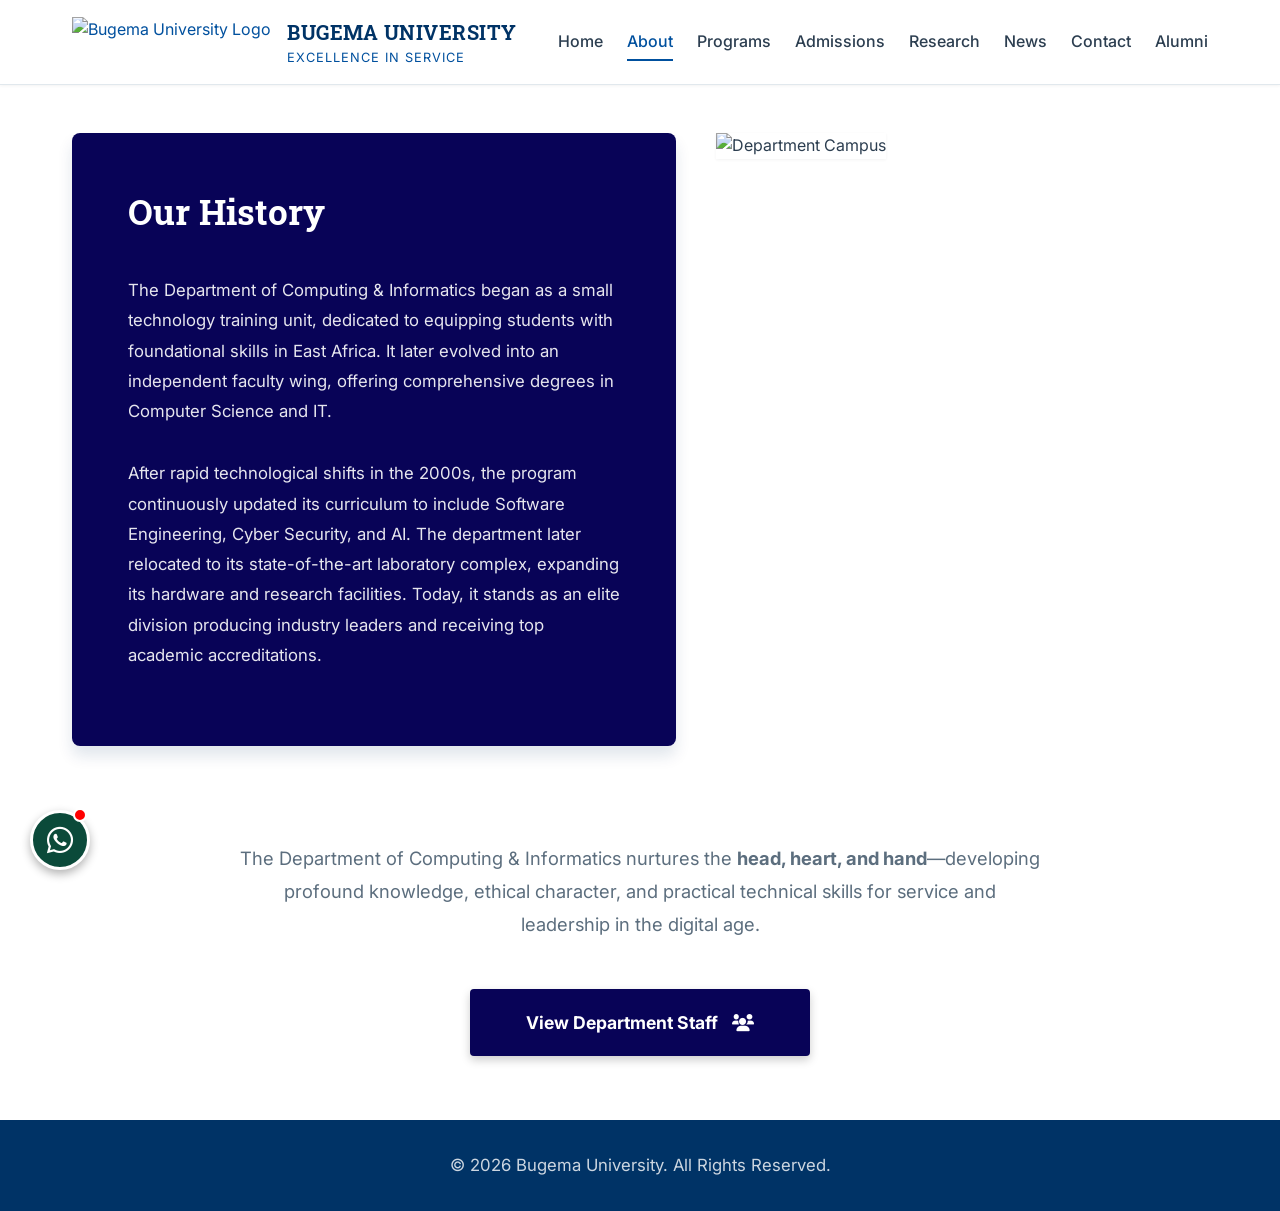
==== about.html @ 32868de8 "Add files via upload" ====
<!DOCTYPE html>
<html lang="en">
<head>
    <meta charset="UTF-8">
    <meta name="viewport" content="width=device-width, initial-scale=1.0">
    <title>About - Bugema University</title>
    <link rel="stylesheet" href="styles.css">
    <link rel="stylesheet" href="https://cdnjs.cloudflare.com/ajax/libs/font-awesome/6.0.0-beta3/css/all.min.css">
</head>
<body>
    <header class="main-header">
        <div class="nav-container">
            <a href="index.html" class="logo">
                <img src="assets/logo.webp" alt="Bugema University Logo">
                <div class="logo-text">
                    <span>BUGEMA UNIVERSITY</span>
                    <span>Excellence In Service</span>
                </div>
            </a>
            <div class="hamburger">
                <span class="bar"></span>
                <span class="bar"></span>
                <span class="bar"></span>
            </div>
            <nav class="main-nav">
                <ul>
                    <li><a href="index.html">Home</a></li>
                    <li><a href="about.html" class="active">About</a></li>
                    <li><a href="academic-programs.html">Programs</a></li>
                    <li><a href="admissions.html">Admissions</a></li>
                    <li><a href="research.html">Research</a></li>
                    <li><a href="news.html">News</a></li>
                    <li><a href="contact.html">Contact</a></li>
                    <li><a href="alumni.html">Alumni</a></li>
                </ul>
            </nav>
        </div>
    </header>

    <div class="container fade-in">
        <style>
            .history-box h2::after, .philosophy-section h2::after { display: none; }
        </style>
        <div class="about-hero-section stagger-1" style="display: flex; flex-wrap: wrap; gap: 2.5rem; margin: 3rem 0 5rem 0;">
            <div class="history-box" style="flex: 1; min-width: 300px; background-color: #080357; padding: 3.5rem; border-radius: 8px; box-shadow: var(--shadow-lg);">
                <h2 style="color: white; font-family: 'Roboto Slab', serif; font-size: 2.2rem; margin-bottom: 2rem;">Our History</h2>
                <p style="color: rgba(255, 255, 255, 0.9); font-size: 1.05rem; line-height: 1.8; margin-bottom: 2rem;">
                    The Department of Computing & Informatics began as a small technology training unit, dedicated to equipping students with foundational skills in East Africa. It later evolved into an independent faculty wing, offering comprehensive degrees in Computer Science and IT.
                </p>
                <p style="color: rgba(255, 255, 255, 0.9); font-size: 1.05rem; line-height: 1.8;">
                    After rapid technological shifts in the 2000s, the program continuously updated its curriculum to include Software Engineering, Cyber Security, and AI. The department later relocated to its state-of-the-art laboratory complex, expanding its hardware and research facilities. Today, it stands as an elite division producing industry leaders and receiving top academic accreditations.
                </p>
            </div>
            <div class="history-image" style="flex: 1; min-width: 300px;">
                <img src="assets/hd.png" alt="Department Campus" style="width: 100%; height: 100%; object-fit: cover; box-shadow: var(--shadow-sm);">
            </div>
        </div>

        <div class="philosophy-section stagger-2" style="text-align: center; max-width: 800px; margin: 6rem auto 4rem auto;">
           
            <p style="color: var(--text-secondary); font-size: 1.15rem; line-height: 1.8;">
                The Department of Computing & Informatics nurtures the <strong>head, heart, and hand</strong>—developing profound knowledge, ethical character, and practical technical skills for service and leadership in the digital age.
            </p>
            <div style="margin-top: 3rem;">
                <a href="staff.html" style="background-color: #080357; color: white; padding: 1.2rem 3.5rem; text-decoration: none; border-radius: 4px; font-weight: bold; font-size: 1.1rem; box-shadow: 0 4px 10px rgba(0,0,0,0.2); transition: transform 0.2s; display: inline-block;">View Department Staff <i class="fas fa-users" style="margin-left: 10px;"></i></a>
            </div>
        </div>
    </div>
    
    <!-- WhatsApp Floating Button -->
    <a href="#" class="whatsapp-float stagger-3" aria-label="Chat with us on WhatsApp" style="position: fixed; bottom: 30px; left: 30px; width: 60px; height: 60px; background-color: #0b4a3a; color: white; border-radius: 50px; text-align: center; font-size: 30px; box-shadow: 0 4px 10px rgba(0,0,0,0.3); z-index: 1000; display: flex; align-items: center; justify-content: center; text-decoration: none; border: 3px solid white;">
        <i class="fab fa-whatsapp"></i>
        <span style="position: absolute; top: -5px; right: 0px; width: 14px; height: 14px; background-color: red; border-radius: 50%; border: 2px solid white;"></span>
    </a>

    <footer>
        <p>&copy; 2026 Bugema University. All Rights Reserved.</p>
    </footer>

    <script src="script.js"></script>
</body>
</html>
---- styles.css ----
@import url('https://fonts.googleapis.com/css2?family=Inter:wght@300;400;500;600;700&family=Roboto+Slab:wght@400;500;600;700&display=swap');

/* Professional Blue & White Design System */
:root {
    /* Color Palette */
    --primary-blue: #003366; /* Deep Navy */
    --secondary-blue: #00509E; /* Royal action blue */
    --light-blue: #E8F1F8; /* Very light tinted background */
    --accent-blue: #002244; /* Darker navy for hover states */
    
    /* Backgrounds */
    --bg-base: #FFFFFF;
    --bg-surface: #F8F9FA;
    --bg-blue: #003366;
    
    /* Typography */
    --text-primary: #2C3E50;
    --text-secondary: #5C6E7E;
    --text-muted: #8492A6;
    --text-inverse: #FFFFFF;
    
    /* Borders & Decor */
    --border-light: #E1E8ED;
    --border-subtle: #F0F4F8;
    
    /* Shadows */
    --shadow-sm: 0 1px 3px rgba(0, 0, 0, 0.05);
    --shadow-md: 0 4px 6px rgba(0, 51, 102, 0.08);
    --shadow-lg: 0 10px 15px rgba(0, 51, 102, 0.12);
    
    /* Metrics */
    --radius-sm: 4px;
    --radius-md: 8px;
    --radius-lg: 12px;
    
    /* Transitions */
    --transition-fast: 0.2s ease-in-out;
    --transition-base: 0.3s ease-in-out;
}

/* Reset and Base Styles */
* {
    margin: 0;
    padding: 0;
    box-sizing: border-box;
}

body {
    font-family: 'Inter', sans-serif;
    background-color: var(--bg-base);
    color: var(--text-primary);
    line-height: 1.6;
    display: flex;
    flex-direction: column;
    min-height: 100vh;
}

/* Typography Enhancements */
h1, h2, h3, h4, h5, h6 {
    font-family: 'Roboto Slab', serif;
    color: var(--primary-blue);
    line-height: 1.3;
    font-weight: 700;
}

h1 {
    font-size: clamp(2rem, 4vw, 3.5rem);
    margin-bottom: 1rem;
}

h2 {
    font-size: clamp(1.75rem, 3vw, 2.25rem);
    margin-bottom: 1rem;
    position: relative;
    padding-bottom: 0.5rem;
}

h2::after {
    content: '';
    position: absolute;
    bottom: 0;
    left: 0;
    width: 50px;
    height: 3px;
    background: var(--secondary-blue);
    border-radius: 2px;
}

.text-center h2::after {
    left: 50%;
    transform: translateX(-50%);
}

h3 {
    font-size: 1.3rem;
    margin-bottom: 0.75rem;
    color: var(--secondary-blue);
}

p {
    margin-bottom: 1.25rem;
    color: var(--text-secondary);
    font-size: 1.05rem;
}

a {
    color: var(--secondary-blue);
    text-decoration: none;
    transition: color var(--transition-fast);
}

a:hover {
    color: var(--accent-blue);
    text-decoration: underline;
}

/* Containers */
.container {
    width: 100%;
    max-width: 1200px;
    margin: 0 auto;
    padding: 0 2rem;
    flex: 1;
}

/* Professional Header */
.main-header {
    background: var(--bg-base);
    border-bottom: 1px solid var(--border-light);
    position: sticky;
    top: 0;
    z-index: 1000;
    box-shadow: var(--shadow-sm);
}

.nav-container {
    max-width: 1200px;
    margin: 0 auto;
    display: flex;
    justify-content: space-between;
    align-items: center;
    padding: 1rem 2rem;
}

/* Branding */
.logo {
    display: flex;
    align-items: center;
    gap: 1rem;
    text-decoration: none;
}

.logo img {
    height: 50px;
    width: auto;
    object-fit: contain;
}

.logo-text {
    display: flex;
    flex-direction: column;
}

.logo-text span:first-child {
    font-family: 'Roboto Slab', serif;
    font-weight: 700;
    font-size: 1.25rem;
    color: var(--primary-blue);
    text-transform: uppercase;
    letter-spacing: 0.5px;
}

.logo-text span:last-child {
    font-size: 0.8rem;
    color: var(--secondary-blue);
    text-transform: uppercase;
    letter-spacing: 1px;
}

/* Navigation */
.main-nav ul {
    display: flex;
    list-style: none;
    gap: 1.5rem;
}

.main-nav a {
    color: var(--text-primary);
    font-weight: 500;
    font-size: 1rem;
    padding: 0.5rem 0;
    text-decoration: none;
    border-bottom: 2px solid transparent;
    transition: all var(--transition-fast);
}

.main-nav a:hover, .main-nav a.active {
    color: var(--secondary-blue);
    border-bottom-color: var(--secondary-blue);
}

.hamburger {
    display: none;
    cursor: pointer;
}

.bar {
    display: block;
    width: 25px;
    height: 3px;
    margin: 5px auto;
    background-color: var(--primary-blue);
    transition: all 0.3s ease;
}

/* Academic Hero Section */
.hero-background {
    position: relative;
    width: 100%;
    height: 60vh;
    min-height: 400px;
    background-color: var(--primary-blue);
    display: flex;
    align-items: center;
    justify-content: center;
    overflow: hidden;
    margin-bottom: 3rem;
}

.hero-background img {
    position: absolute;
    inset: 0;
    width: 100%;
    height: 100%;
    object-fit: cover;
    opacity: 0.4; /* Strong overlay effect for readability */
    mix-blend-mode: multiply;
}

.hero-overlay {
    position: absolute;
    inset: 0;
    background: linear-gradient(to right, rgba(0,51,102,0.9), rgba(0,51,102,0.6));
    z-index: 1;
}

.hero-content {
    position: relative;
    z-index: 2;
    text-align: center;
    padding: 2rem;
    max-width: 800px;
}

.hero-content h1 {
    color: var(--text-inverse);
    margin-bottom: 1rem;
}

.breadcrumb {
    color: var(--light-blue);
    font-size: 1rem;
    font-weight: 500;
    text-transform: uppercase;
    letter-spacing: 1px;
}

/* General Layout Elements */
.content-box {
    background: var(--bg-surface);
    border-radius: var(--radius-md);
    padding: 2.5rem;
    margin-bottom: 2rem;
    border-top: 4px solid var(--primary-blue);
    box-shadow: var(--shadow-sm);
}

.text-center { text-align: center; }
.mb-8 { margin-bottom: 2rem; }

/* Grids and Cards */
.programs-grid {
    display: grid;
    grid-template-columns: repeat(auto-fit, minmax(350px, 1fr));
    gap: 2rem;
    margin-bottom: 3rem;
}

.program-card {
    background: var(--bg-base);
    border: 1px solid var(--border-light);
    border-radius: var(--radius-md);
    overflow: hidden;
    box-shadow: var(--shadow-sm);
    transition: transform var(--transition-fast), box-shadow var(--transition-fast);
}

.program-card:hover {
    transform: translateY(-4px);
    box-shadow: var(--shadow-md);
    border-color: var(--secondary-blue);
}

.program-header {
    background: var(--light-blue);
    padding: 1.5rem;
    border-bottom: 1px solid var(--border-light);
}

.program-header h2 {
    margin: 0;
    font-size: 1.5rem;
}

.program-header h2::after {
    display: none;
}

.program-content {
    padding: 1.5rem;
}

.program-item {
    margin-bottom: 2rem;
    padding-bottom: 2rem;
    border-bottom: 1px dashed var(--border-light);
}

.program-item:last-child {
    border-bottom: none;
    margin-bottom: 0;
    padding-bottom: 0;
}

/* Utilities like lists */
ul:not(.main-nav ul) {
    list-style-type: none;
    margin-bottom: 1.5rem;
    padding-left: 0.5rem;
}

ul:not(.main-nav ul) li {
    position: relative;
    padding-left: 1.5rem;
    margin-bottom: 0.5rem;
    color: var(--text-secondary);
}

ul:not(.main-nav ul) li::before {
    content: '■';
    color: var(--secondary-blue);
    font-size: 0.6em;
    position: absolute;
    left: 0;
    top: 6px;
}

/* Quick Links & Buttons */
.quick-links {
    display: flex;
    flex-wrap: wrap;
    gap: 1rem;
    margin-top: 1.5rem;
}

.link-button, .btn, button, input[type="submit"] {
    display: inline-block;
    background-color: var(--secondary-blue);
    color: var(--text-inverse);
    padding: 0.75rem 1.5rem;
    border-radius: var(--radius-sm);
    font-weight: 500;
    border: none;
    cursor: pointer;
    text-decoration: none;
    text-align: center;
    transition: background-color var(--transition-fast);
}

.link-button:hover, .btn:hover, button:hover, input[type="submit"]:hover {
    background-color: var(--accent-blue);
    color: var(--text-inverse);
    text-decoration: none;
}

/* Forms */
form {
    background: var(--bg-surface);
    padding: 2.5rem;
    border-radius: var(--radius-md);
    border: 1px solid var(--border-light);
    max-width: 700px;
    margin: 2rem auto;
}

.form-group {
    margin-bottom: 1.5rem;
}

label {
    display: block;
    margin-bottom: 0.5rem;
    font-weight: 600;
    color: var(--text-primary);
}

input[type="text"],
input[type="email"],
input[type="number"],
input[type="tel"],
input[type="date"],
textarea,
select {
    width: 100%;
    padding: 0.75rem;
    border: 1px solid var(--border-light);
    border-radius: var(--radius-sm);
    font-family: inherit;
    font-size: 1rem;
    background: var(--bg-base);
    transition: border-color var(--transition-fast);
}

input:focus, textarea:focus, select:focus {
    outline: none;
    border-color: var(--secondary-blue);
    box-shadow: 0 0 0 3px rgba(0, 80, 158, 0.1);
}

/* Tables */
table {
    width: 100%;
    border-collapse: collapse;
    margin: 2rem 0;
    background: var(--bg-base);
    border: 1px solid var(--border-light);
    border-radius: var(--radius-md);
    overflow: hidden;
}

th, td {
    padding: 1rem;
    text-align: left;
    border-bottom: 1px solid var(--border-light);
}

th {
    background-color: var(--light-blue);
    color: var(--primary-blue);
    font-weight: 600;
}

tr:hover {
    background-color: var(--bg-surface);
}

/* Footer */
footer {
    background-color: var(--primary-blue);
    color: var(--text-inverse);
    text-align: center;
    padding: 2rem;
    margin-top: auto;
}

footer p {
    color: rgba(255, 255, 255, 0.8);
    margin: 0;
}

/* Profile cards / Staff */
.staff-grid {
    display: grid;
    grid-template-columns: repeat(auto-fill, minmax(280px, 1fr));
    gap: 2rem;
}

.profile-img {
    width: 100%;
    max-width: 250px;
    aspect-ratio: 1;
    object-fit: cover;
    border-radius: var(--radius-md);
    border: 3px solid var(--light-blue);
    margin-bottom: 1rem;
}

.float-img {
    float: left;
    margin-right: 2rem;
    margin-bottom: 1rem;
    width: 300px;
    height: auto;
    border-radius: var(--radius-md);
}

/* Typewriter specificity override */
.typewriter {
    border-right: 2px solid var(--text-inverse) !important;
}

/* Setup responsive layout */
@media (max-width: 768px) {
    .nav-container {
        flex-direction: column;
        align-items: flex-start;
    }
    
    .hamburger {
        display: block;
        position: absolute;
        top: 1.5rem;
        right: 2rem;
    }
    
    .main-nav ul {
        display: none;
        flex-direction: column;
        width: 100%;
        margin-top: 1rem;
    }
    
    .main-nav ul.nav-active {
        display: flex;
    }
    
    .hero-background {
        height: 40vh;
        min-height: 300px;
    }
    
    .hero-content h1 {
        font-size: 2rem;
    }
    
    .float-img {
        float: none;
        width: 100%;
        margin-right: 0;
    }
}
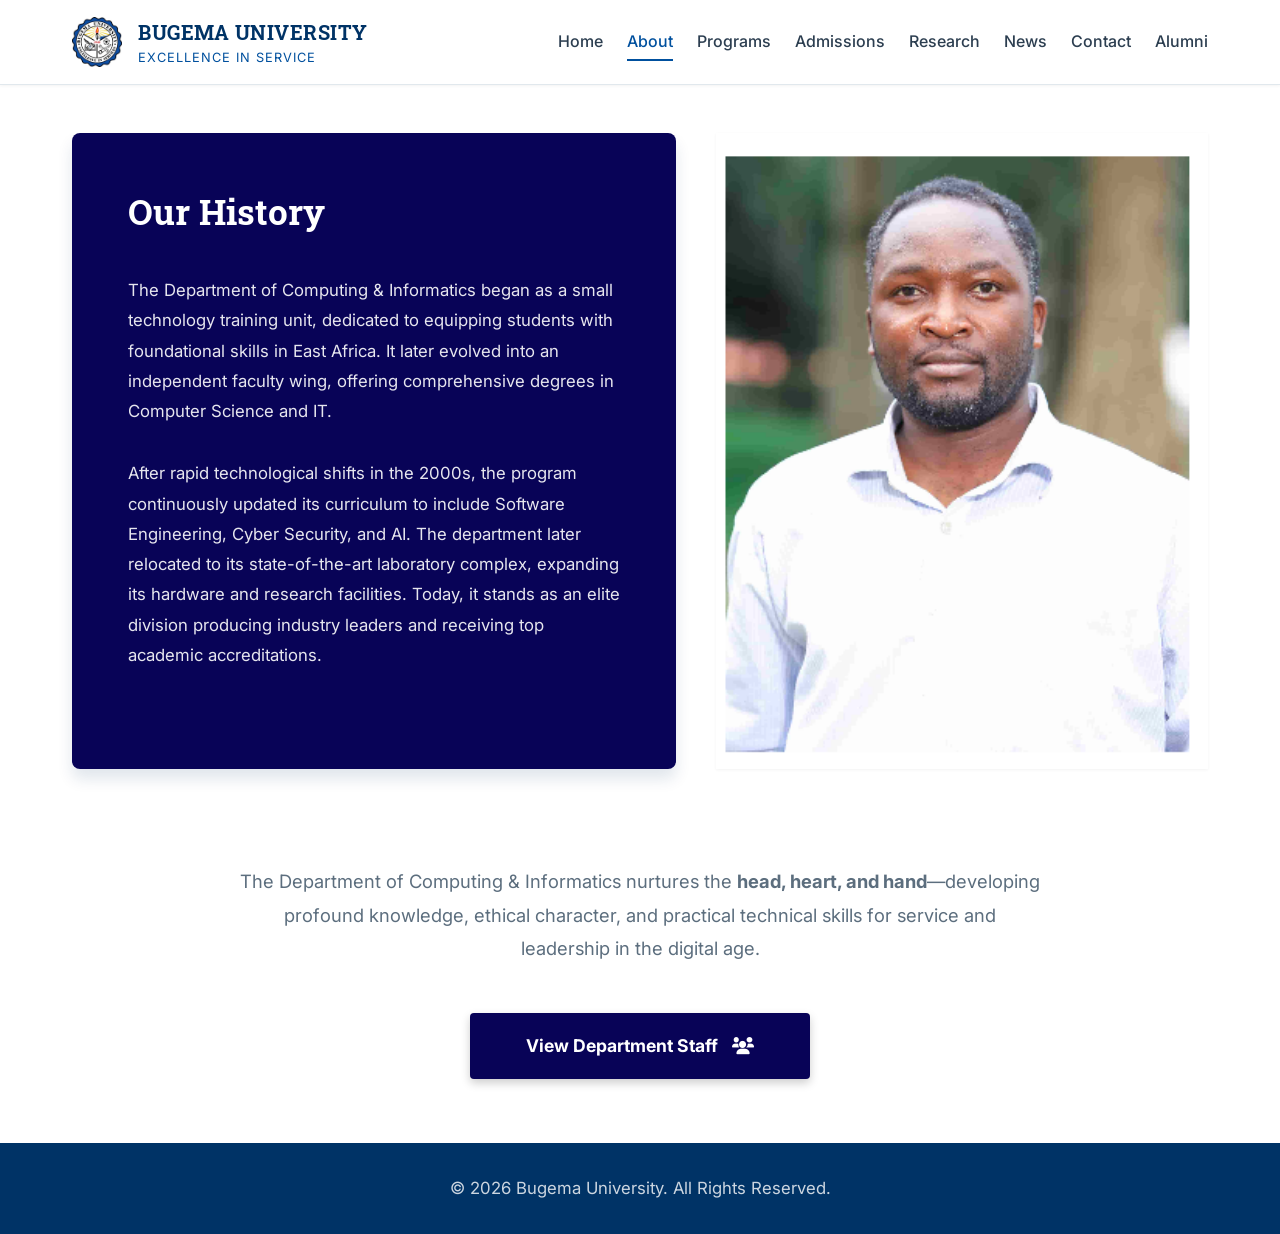
==== commit aa7bfbf9: "Update about.html" ====
--- a/about.html
+++ b/about.html
@@ -67,11 +67,7 @@
         </div>
     </div>
     
-    <!-- WhatsApp Floating Button -->
-    <a href="#" class="whatsapp-float stagger-3" aria-label="Chat with us on WhatsApp" style="position: fixed; bottom: 30px; left: 30px; width: 60px; height: 60px; background-color: #0b4a3a; color: white; border-radius: 50px; text-align: center; font-size: 30px; box-shadow: 0 4px 10px rgba(0,0,0,0.3); z-index: 1000; display: flex; align-items: center; justify-content: center; text-decoration: none; border: 3px solid white;">
-        <i class="fab fa-whatsapp"></i>
-        <span style="position: absolute; top: -5px; right: 0px; width: 14px; height: 14px; background-color: red; border-radius: 50%; border: 2px solid white;"></span>
-    </a>
+   
 
     <footer>
         <p>&copy; 2026 Bugema University. All Rights Reserved.</p>
